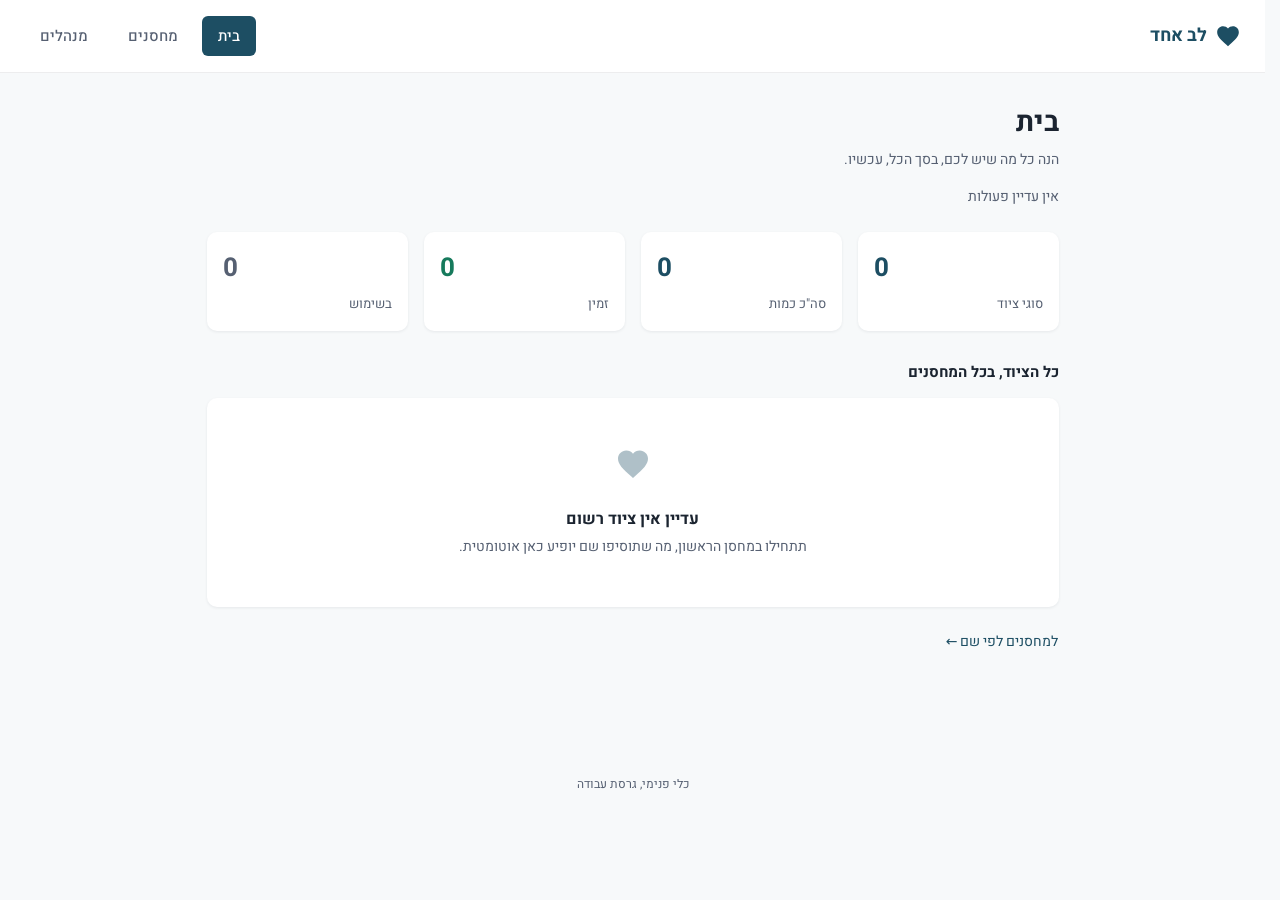
==== index.html @ 6ee89a0f "Initial deploy: Lev Echad warehouse inventory tool" ====
<!DOCTYPE html>
<html lang="he" dir="rtl">
<head>
<meta charset="UTF-8">
<meta name="viewport" content="width=device-width, initial-scale=1">
<title>לב אחד - בית</title>
<meta name="description" content="סיכום כולל של כל הציוד בכל המחסנים, סך הכל.">
<meta name="robots" content="noindex, nofollow">
<link rel="icon" href="data:image/svg+xml,%3Csvg xmlns='http://www.w3.org/2000/svg' viewBox='0 0 24 24'%3E%3Cpath fill='%231D4E63' d='M12 21.35l-1.45-1.32C5.4 15.36 2 12.28 2 8.5 2 5.42 4.42 3 7.5 3c1.74 0 3.41.81 4.5 2.09C13.09 3.81 14.76 3 16.5 3 19.58 3 22 5.42 22 8.5c0 3.78-3.4 6.86-8.55 11.54L12 21.35z'/%3E%3C/svg%3E">
<link rel="preconnect" href="https://fonts.googleapis.com">
<link rel="preconnect" href="https://fonts.gstatic.com" crossorigin>
<link href="https://fonts.googleapis.com/css2?family=Heebo:wght@400;500;700&display=swap" rel="stylesheet">
<link rel="stylesheet" href="style.css">
</head>
<body data-page="home">

<header class="app-header">
  <div class="app-header__brand">
    <svg class="app-header__brand-mark" viewBox="0 0 24 24" aria-hidden="true"><path fill="#1D4E63" d="M12 21.35l-1.45-1.32C5.4 15.36 2 12.28 2 8.5 2 5.42 4.42 3 7.5 3c1.74 0 3.41.81 4.5 2.09C13.09 3.81 14.76 3 16.5 3 19.58 3 22 5.42 22 8.5c0 3.78-3.4 6.86-8.55 11.54L12 21.35z"/></svg>
  <span>לב אחד</span>
  </div>
  <nav class="nav" aria-label="ניווט ראשי">
    <a class="nav__item" href="index.html" data-nav-item="home">בית</a>
    <a class="nav__item" href="warehouses.html" data-nav-item="warehouses">מחסנים</a>
    <a class="nav__item" href="managers.html" data-nav-item="managers">מנהלים</a>
  </nav>
</header>

<main class="main">
  <div class="page-title">
    <h1>בית</h1>
    <p class="page-title__promise">הנה כל מה שיש לכם, בסך הכל, עכשיו.</p>
    <p class="page-title__promise" data-last-updated></p>
  </div>

  <div class="tiles">
    <div class="tile">
      <div class="tile__value tile__value--primary numeric" data-tile="tile-types">0</div>
      <div class="tile__label">סוגי ציוד</div>
    </div>
    <div class="tile">
      <div class="tile__value tile__value--primary numeric" data-tile="tile-qty">0</div>
      <div class="tile__label">סה"כ כמות</div>
    </div>
    <div class="tile">
      <div class="tile__value tile__value--accent numeric" data-tile="tile-available">0</div>
      <div class="tile__label">זמין</div>
    </div>
    <div class="tile">
      <div class="tile__value tile__value--muted numeric" data-tile="tile-inuse">0</div>
      <div class="tile__label">בשימוש</div>
    </div>
  </div>

  <h2 class="section-title">כל הציוד, בכל המחסנים</h2>
  <ul class="row-list" data-rollup-list></ul>
  <div class="empty-panel" data-rollup-empty hidden>
    <svg class="empty-panel__icon" viewBox="0 0 24 24" aria-hidden="true"><path fill="#1D4E63" d="M12 21.35l-1.45-1.32C5.4 15.36 2 12.28 2 8.5 2 5.42 4.42 3 7.5 3c1.74 0 3.41.81 4.5 2.09C13.09 3.81 14.76 3 16.5 3 19.58 3 22 5.42 22 8.5c0 3.78-3.4 6.86-8.55 11.54L12 21.35z"/></svg>
    <div class="empty-panel__title">עדיין אין ציוד רשום</div>
    <p class="empty-panel__text">תתחילו במחסן הראשון, מה שתוסיפו שם יופיע כאן אוטומטית.</p>
  </div>

  <p class="page-title__promise" style="margin-top: 24px;">
    <a class="tel-link" href="warehouses.html">למחסנים לפי שם &larr;</a>
  </p>
</main>

<p class="build-footer">כלי פנימי, גרסת עבודה</p>

<div class="toast" aria-live="polite"><div class="toast__body"></div></div>

<script src="app.js"></script>
</body>
</html>
---- style.css ----
@layer reset, tokens, base, components, utilities;

@layer reset {
  *, *::before, *::after { box-sizing: border-box; }
  html, body { margin: 0; padding: 0; }
  html { overflow-x: hidden; max-width: 100vw; }
  body { overflow-x: hidden; max-width: 100vw; }
  ul { list-style: none; margin: 0; padding: 0; }
  button { font: inherit; color: inherit; background: none; border: none; cursor: pointer; }
  input { font: inherit; }
  a { color: inherit; text-decoration: none; }
  img { max-width: 100%; display: block; }
}

@layer tokens {
  :root {
    --color-background: #F7F9FA;
    --color-surface: #FFFFFF;
    --color-ink: #1B2430;
    --color-muted: #566072;
    --color-primary: #1D4E63;
    --color-accent: #167A5C;
    --color-error: #B3261E;

    --space-1: 8px;
    --space-2: 16px;
    --space-3: 24px;
    --space-4: 32px;
    --space-5: 48px;
    --space-6: 64px;

    --radius: 10px;
    --radius-sm: 6px;

    --shadow-card: 0 1px 3px rgba(27, 36, 48, 0.08);
    --shadow-card-active: 0 1px 2px rgba(27, 36, 48, 0.12);
  }
}

@layer base {
  html {
    font-size: 100%;
    scrollbar-gutter: stable;
  }

  body {
    font-family: 'Heebo', system-ui, sans-serif;
    background: var(--color-background);
    color: var(--color-ink);
    font-size: 16px;
    line-height: 1.6;
    letter-spacing: normal;
    min-height: 100vh;
  }

  h1, h2, h3 {
    line-height: 1.3;
    margin: 0;
    font-weight: 700;
  }

  h1 { font-size: 28px; }
  h2 { font-size: 20px; }

  .numeric {
    font-variant-numeric: tabular-nums;
    direction: ltr;
    unicode-bidi: isolate;
  }

  :focus-visible {
    outline: 3px solid var(--color-primary);
    outline-offset: 2px;
  }
}

@layer components {

  /* App shell */
  .app-header {
    background: var(--color-surface);
    border-block-end: 1px solid rgba(27, 36, 48, 0.08);
    padding: var(--space-2) var(--space-3);
    display: flex;
    align-items: center;
    justify-content: space-between;
    flex-wrap: wrap;
    gap: var(--space-2);
    max-width: 100vw;
  }

  .app-header__brand {
    display: flex;
    align-items: center;
    gap: var(--space-1);
    font-weight: 700;
    font-size: 18px;
    color: var(--color-primary);
  }

  .app-header__brand-mark {
    width: 26px;
    height: 26px;
    flex: none;
  }

  .nav {
    display: flex;
    gap: var(--space-1);
    flex-wrap: wrap;
  }

  .nav__item {
    padding: var(--space-1) var(--space-2);
    border-radius: var(--radius-sm);
    color: var(--color-muted);
    font-weight: 500;
    font-size: 15px;
  }

  .nav__item:hover {
    background: rgba(29, 78, 99, 0.06);
    color: var(--color-primary);
  }

  .nav__item--active {
    background: var(--color-primary);
    color: #FFFFFF;
  }

  .main {
    max-width: 900px;
    margin: 0 auto;
    padding: var(--space-4) var(--space-3) var(--space-6);
    width: 100%;
  }

  .page-title {
    margin-block-end: var(--space-3);
  }

  .page-title__promise {
    color: var(--color-muted);
    font-size: 14px;
    margin-block-start: var(--space-1);
  }

  /* Tiles (Home) */
  .tiles {
    display: grid;
    grid-template-columns: repeat(auto-fit, minmax(160px, 1fr));
    gap: var(--space-2);
    margin-block-end: var(--space-4);
  }

  .tile {
    background: var(--color-surface);
    border-radius: var(--radius);
    box-shadow: var(--shadow-card);
    padding: var(--space-2);
  }

  .tile__value {
    font-size: 26px;
    font-weight: 700;
  }

  .tile__value--accent { color: var(--color-accent); }
  .tile__value--muted { color: var(--color-muted); }
  .tile__value--primary { color: var(--color-primary); }

  .tile__label {
    font-size: 13px;
    color: var(--color-muted);
    margin-block-start: 4px;
  }

  /* Section headers */
  .section-title {
    font-size: 15px;
    font-weight: 700;
    color: var(--color-ink);
    margin-block: var(--space-4) var(--space-2);
    display: flex;
    align-items: center;
    gap: var(--space-1);
  }

  .section-title--muted {
    color: var(--color-muted);
    font-size: 14px;
  }

  /* Row card, the shared vertical-list component (never a <table>) */
  .row-list {
    display: flex;
    flex-direction: column;
    gap: var(--space-1);
    max-width: 100%;
  }

  .row {
    background: var(--color-surface);
    border-radius: var(--radius);
    box-shadow: var(--shadow-card);
    padding: var(--space-2);
    display: flex;
    flex-wrap: wrap;
    align-items: center;
    justify-content: space-between;
    gap: var(--space-1) var(--space-2);
    max-width: 100%;
  }

  .row--available {
    border-inline-start: 4px solid var(--color-accent);
  }

  .row--inuse {
    opacity: 0.92;
  }

  .row__name {
    font-weight: 500;
    font-size: 16px;
    overflow-wrap: anywhere;
    flex: 1 1 160px;
    min-width: 0;
  }

  .row--inuse .row__name {
    font-size: 14px;
    color: var(--color-muted);
  }

  .row__meta {
    display: flex;
    align-items: center;
    gap: var(--space-2);
    flex-wrap: wrap;
  }

  .row__qty {
    font-size: 22px;
    font-weight: 700;
  }

  .row__qty-label {
    font-size: 12px;
    color: var(--color-muted);
    display: block;
    font-weight: 400;
  }

  /* Warehouse / manager cards (whole-card links) */
  .card-link {
    display: block;
    background: var(--color-surface);
    border-radius: var(--radius);
    box-shadow: var(--shadow-card);
    padding: var(--space-3);
    max-width: 100%;
  }

  .card-link:hover,
  .card-link:active {
    background: rgba(29, 78, 99, 0.04);
    box-shadow: var(--shadow-card-active);
  }

  .card-link__title {
    font-size: 18px;
    font-weight: 700;
  }

  .card-link__location {
    color: var(--color-muted);
    font-size: 13px;
    margin-block-start: 2px;
  }

  .card-link__stats {
    display: flex;
    flex-wrap: wrap;
    gap: var(--space-3);
    margin-block-start: var(--space-2);
  }

  .stat {
    display: flex;
    flex-direction: column;
  }

  .stat__value {
    font-size: 18px;
    font-weight: 700;
  }

  .stat__label {
    font-size: 12px;
    color: var(--color-muted);
  }

  /* Buttons */
  .btn {
    display: inline-flex;
    align-items: center;
    justify-content: center;
    gap: 6px;
    padding: 10px 16px;
    border-radius: var(--radius-sm);
    font-weight: 500;
    font-size: 14px;
    min-height: 40px;
    white-space: nowrap;
  }

  .btn--accent {
    background: var(--color-accent);
    color: #FFFFFF;
  }

  .btn--accent:hover {
    background: #135F49;
  }

  .btn--primary {
    background: var(--color-primary);
    color: #FFFFFF;
  }

  .btn--primary:hover {
    background: #163E4F;
  }

  .btn--ghost {
    background: transparent;
    color: var(--color-muted);
    border: 1px solid rgba(27, 36, 48, 0.15);
  }

  .btn--ghost:hover {
    background: rgba(27, 36, 48, 0.04);
    color: var(--color-ink);
  }

  .btn--block {
    width: 100%;
  }

  .btn:disabled {
    opacity: 0.45;
    cursor: not-allowed;
  }

  .btn-icon {
    display: inline-block;
    transform: none;
  }

  .btn-icon:dir(rtl) {
    transform: scaleX(-1);
  }

  /* Stepper (inline expand, not a modal) */
  .stepper-panel {
    width: 100%;
    background: rgba(29, 78, 99, 0.04);
    border-radius: var(--radius-sm);
    padding: var(--space-2);
    display: flex;
    flex-direction: column;
    gap: var(--space-1);
    margin-block-start: var(--space-1);
  }

  .stepper-panel[hidden] { display: none; }

  .stepper-row {
    display: flex;
    align-items: center;
    justify-content: center;
    gap: var(--space-2);
  }

  .stepper__btn {
    width: 40px;
    height: 40px;
    border-radius: var(--radius-sm);
    background: var(--color-surface);
    box-shadow: var(--shadow-card);
    font-size: 20px;
    font-weight: 700;
  }

  .stepper__btn:hover {
    background: rgba(29, 78, 99, 0.08);
  }

  .stepper__value {
    min-width: 48px;
    text-align: center;
    font-size: 22px;
    font-weight: 700;
  }

  .stepper__max {
    text-align: center;
    font-size: 12px;
    color: var(--color-muted);
  }

  .stepper__error {
    text-align: center;
    font-size: 13px;
    color: var(--color-error);
    font-weight: 500;
  }

  .stepper__error[hidden] { display: none; }

  .stepper__actions {
    display: flex;
    gap: var(--space-1);
  }

  .stepper__actions .btn { flex: 1; }

  /* Toast */
  .toast {
    position: fixed;
    inset-block-end: var(--space-3);
    inset-inline: 0;
    display: flex;
    justify-content: center;
    pointer-events: none;
    z-index: 20;
  }

  .toast__body {
    background: var(--color-ink);
    color: #FFFFFF;
    padding: 10px 20px;
    border-radius: 999px;
    font-size: 14px;
    font-weight: 500;
    opacity: 0;
    transform: translateY(8px);
    transition: opacity 0.2s ease, transform 0.2s ease;
  }

  .toast__body--visible {
    opacity: 1;
    transform: translateY(0);
  }

  /* Empty state */
  .empty-state {
    color: var(--color-muted);
    font-size: 14px;
    padding: var(--space-2) 0;
  }

  .empty-panel {
    background: var(--color-surface);
    border-radius: var(--radius);
    box-shadow: var(--shadow-card);
    padding: var(--space-5) var(--space-3);
    text-align: center;
  }

  .empty-panel__icon {
    width: 36px;
    height: 36px;
    margin: 0 auto var(--space-2);
    opacity: 0.35;
  }

  .empty-panel__title {
    color: var(--color-ink);
    font-weight: 700;
    font-size: 16px;
    margin-block-end: 4px;
  }

  .empty-panel__text {
    color: var(--color-muted);
    font-size: 14px;
    max-width: 360px;
    margin: 0 auto;
  }

  .build-footer {
    text-align: center;
    color: var(--color-muted);
    font-size: 12px;
    padding: var(--space-4) var(--space-3) var(--space-5);
  }

  .not-found-panel {
    background: var(--color-surface);
    border-radius: var(--radius);
    box-shadow: var(--shadow-card);
    padding: var(--space-4) var(--space-3);
    text-align: center;
  }

  /* Inline add-forms */
  .add-form {
    background: var(--color-surface);
    border-radius: var(--radius);
    box-shadow: var(--shadow-card);
    padding: var(--space-2);
    display: flex;
    flex-direction: column;
    gap: var(--space-1);
    margin-block-start: var(--space-2);
  }

  .add-form[hidden] { display: none; }

  .field {
    display: flex;
    flex-direction: column;
    gap: 4px;
  }

  .field label {
    font-size: 13px;
    color: var(--color-muted);
  }

  .field input,
  .field select {
    border: 1px solid rgba(27, 36, 48, 0.15);
    border-radius: var(--radius-sm);
    padding: 10px 12px;
    font-size: 15px;
    background: var(--color-background);
    color: var(--color-ink);
    width: 100%;
    font-family: inherit;
  }

  .add-form__actions {
    display: flex;
    gap: var(--space-1);
    margin-block-start: var(--space-1);
  }

  .add-form__actions .btn { flex: 1; }

  .add-trigger {
    margin-block-start: var(--space-2);
  }

  .tel-link {
    color: var(--color-primary);
  }

  .tag {
    display: inline-block;
    background: rgba(29, 78, 99, 0.08);
    color: var(--color-primary);
    font-size: 12px;
    padding: 3px 10px;
    border-radius: 999px;
    margin-block-start: var(--space-1);
  }
}

@layer utilities {
  .u-mt-0 { margin-block-start: 0; }
  .u-visually-hidden {
    position: absolute;
    width: 1px; height: 1px;
    overflow: hidden;
    clip: rect(0 0 0 0);
    white-space: nowrap;
  }
}
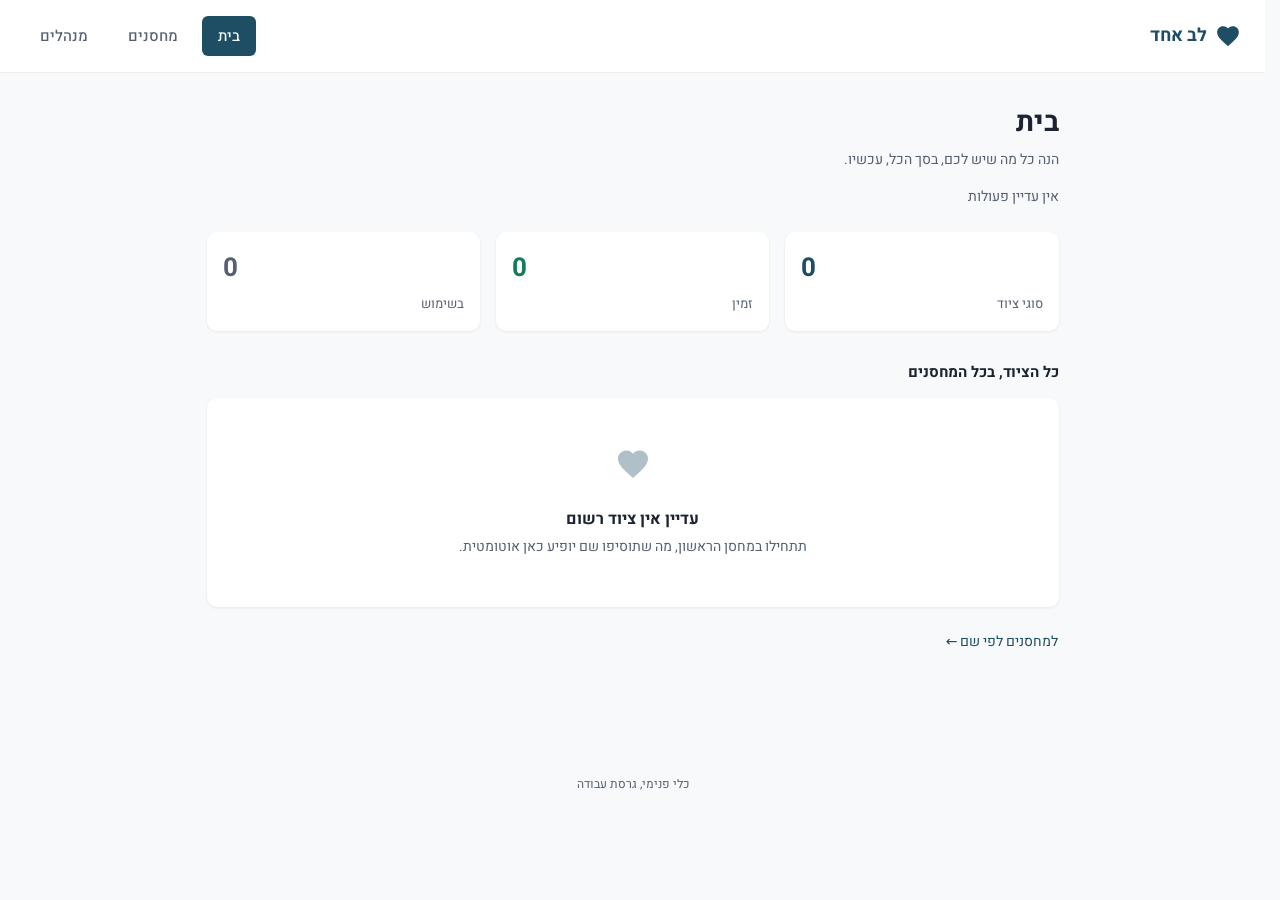
==== commit 3e7880e2: "Remove the total-quantity tile from Home per user request" ====
--- a/index.html
+++ b/index.html
@@ -39,10 +39,6 @@
       <div class="tile__label">סוגי ציוד</div>
     </div>
     <div class="tile">
-      <div class="tile__value tile__value--primary numeric" data-tile="tile-qty">0</div>
-      <div class="tile__label">סה"כ כמות</div>
-    </div>
-    <div class="tile">
       <div class="tile__value tile__value--accent numeric" data-tile="tile-available">0</div>
       <div class="tile__label">זמין</div>
     </div>
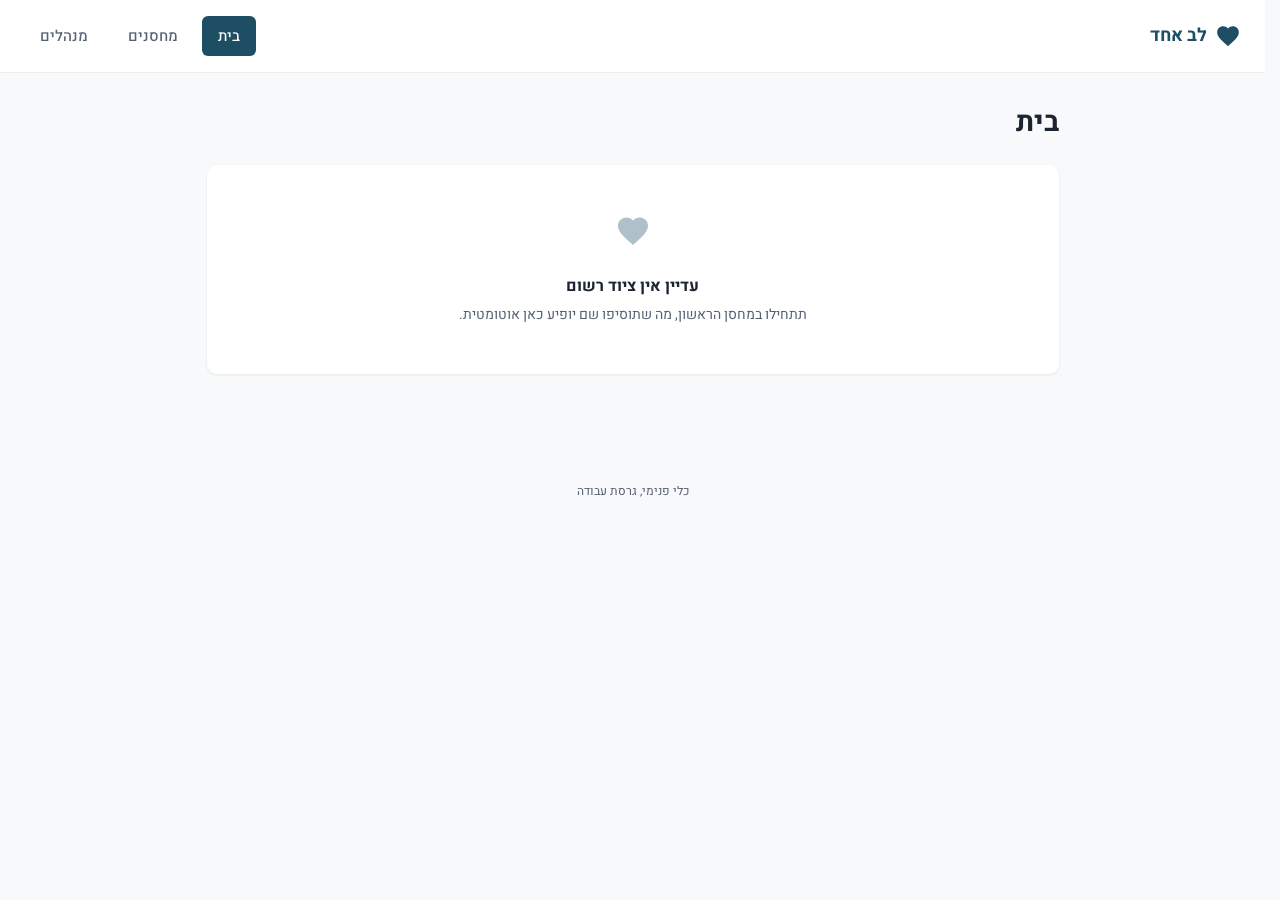
==== commit e0e7e445: "Simplify Home: item name and total quantity only, remove tiles/last-updated/low-stock" ====
--- a/index.html
+++ b/index.html
@@ -29,36 +29,14 @@
 <main class="main">
   <div class="page-title">
     <h1>בית</h1>
-    <p class="page-title__promise">הנה כל מה שיש לכם, בסך הכל, עכשיו.</p>
-    <p class="page-title__promise" data-last-updated></p>
   </div>
 
-  <div class="tiles">
-    <div class="tile">
-      <div class="tile__value tile__value--primary numeric" data-tile="tile-types">0</div>
-      <div class="tile__label">סוגי ציוד</div>
-    </div>
-    <div class="tile">
-      <div class="tile__value tile__value--accent numeric" data-tile="tile-available">0</div>
-      <div class="tile__label">זמין</div>
-    </div>
-    <div class="tile">
-      <div class="tile__value tile__value--muted numeric" data-tile="tile-inuse">0</div>
-      <div class="tile__label">בשימוש</div>
-    </div>
-  </div>
-
-  <h2 class="section-title">כל הציוד, בכל המחסנים</h2>
   <ul class="row-list" data-rollup-list></ul>
   <div class="empty-panel" data-rollup-empty hidden>
     <svg class="empty-panel__icon" viewBox="0 0 24 24" aria-hidden="true"><path fill="#1D4E63" d="M12 21.35l-1.45-1.32C5.4 15.36 2 12.28 2 8.5 2 5.42 4.42 3 7.5 3c1.74 0 3.41.81 4.5 2.09C13.09 3.81 14.76 3 16.5 3 19.58 3 22 5.42 22 8.5c0 3.78-3.4 6.86-8.55 11.54L12 21.35z"/></svg>
     <div class="empty-panel__title">עדיין אין ציוד רשום</div>
     <p class="empty-panel__text">תתחילו במחסן הראשון, מה שתוסיפו שם יופיע כאן אוטומטית.</p>
   </div>
-
-  <p class="page-title__promise" style="margin-top: 24px;">
-    <a class="tel-link" href="warehouses.html">למחסנים לפי שם &larr;</a>
-  </p>
 </main>
 
 <p class="build-footer">כלי פנימי, גרסת עבודה</p>
--- a/style.css
+++ b/style.css
@@ -145,36 +145,6 @@
     margin-block-start: var(--space-1);
   }
 
-  /* Tiles (Home) */
-  .tiles {
-    display: grid;
-    grid-template-columns: repeat(auto-fit, minmax(160px, 1fr));
-    gap: var(--space-2);
-    margin-block-end: var(--space-4);
-  }
-
-  .tile {
-    background: var(--color-surface);
-    border-radius: var(--radius);
-    box-shadow: var(--shadow-card);
-    padding: var(--space-2);
-  }
-
-  .tile__value {
-    font-size: 26px;
-    font-weight: 700;
-  }
-
-  .tile__value--accent { color: var(--color-accent); }
-  .tile__value--muted { color: var(--color-muted); }
-  .tile__value--primary { color: var(--color-primary); }
-
-  .tile__label {
-    font-size: 13px;
-    color: var(--color-muted);
-    margin-block-start: 4px;
-  }
-
   /* Section headers */
   .section-title {
     font-size: 15px;
